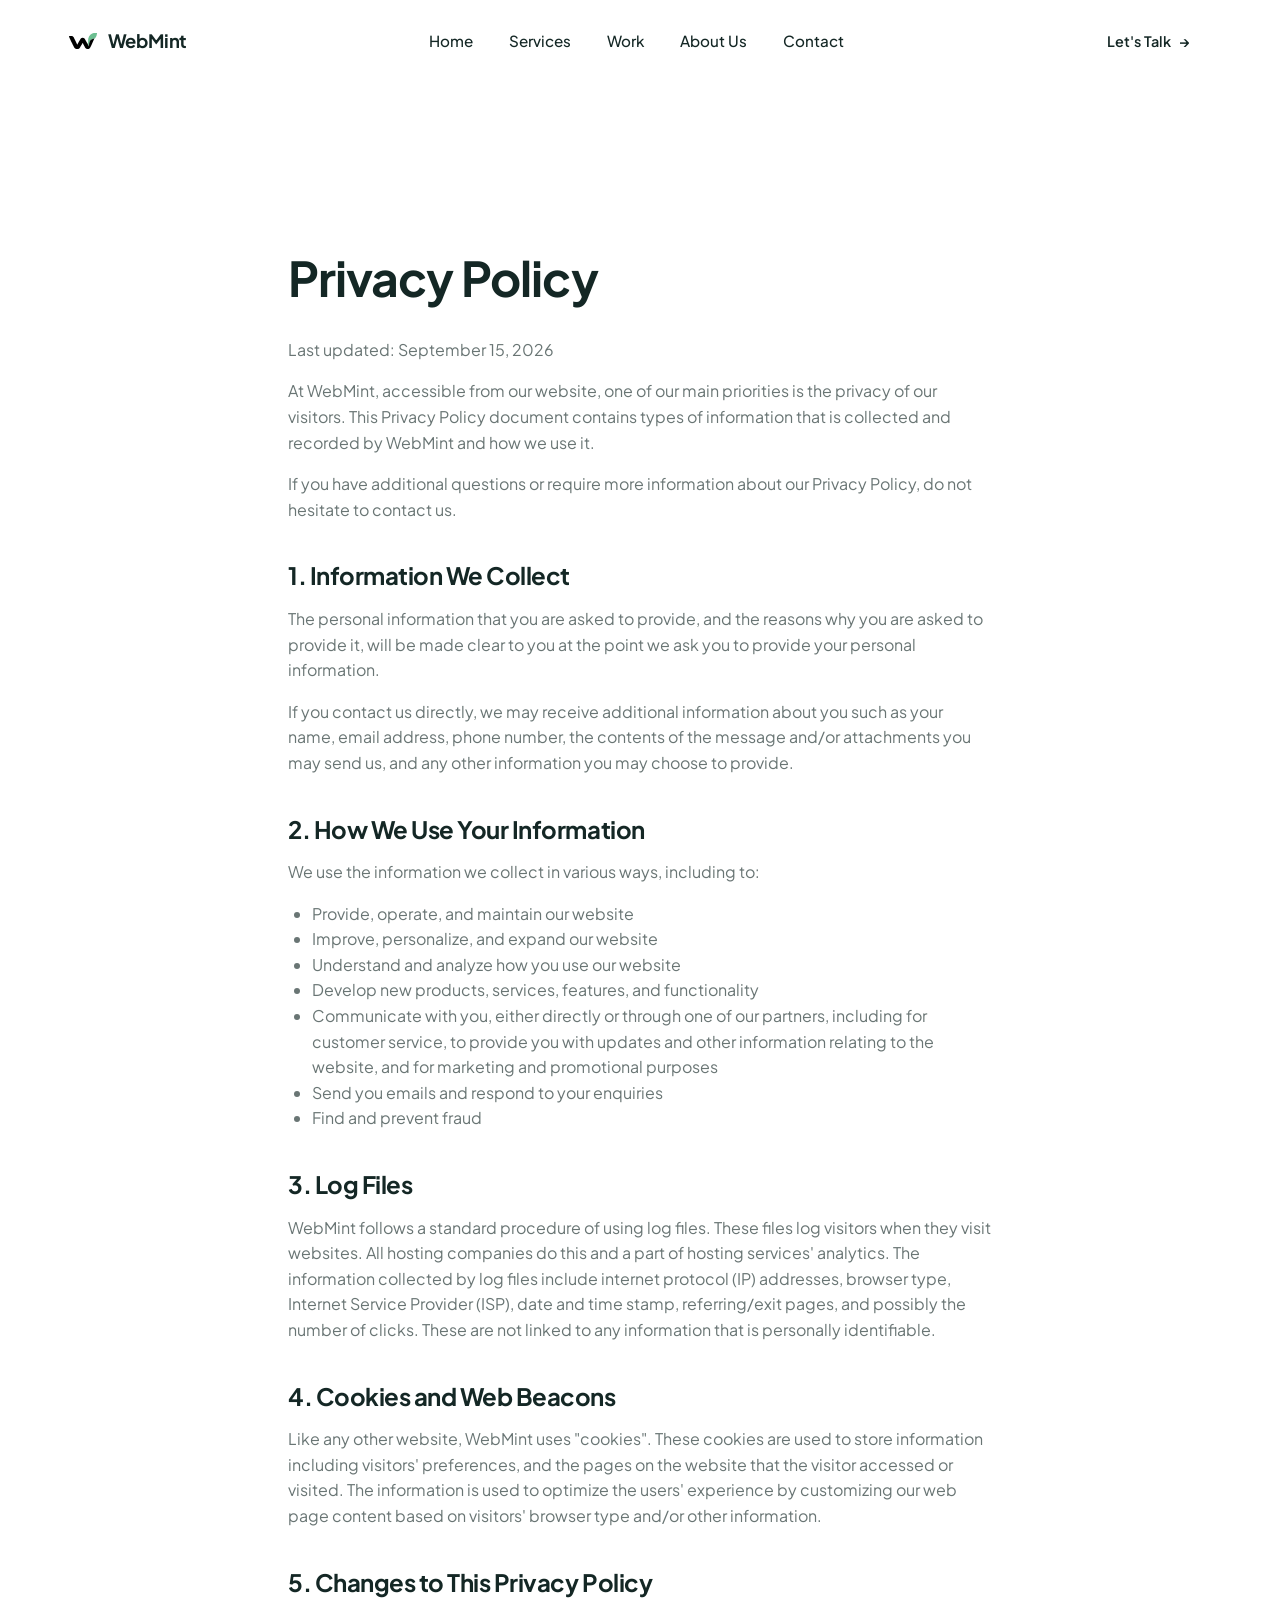
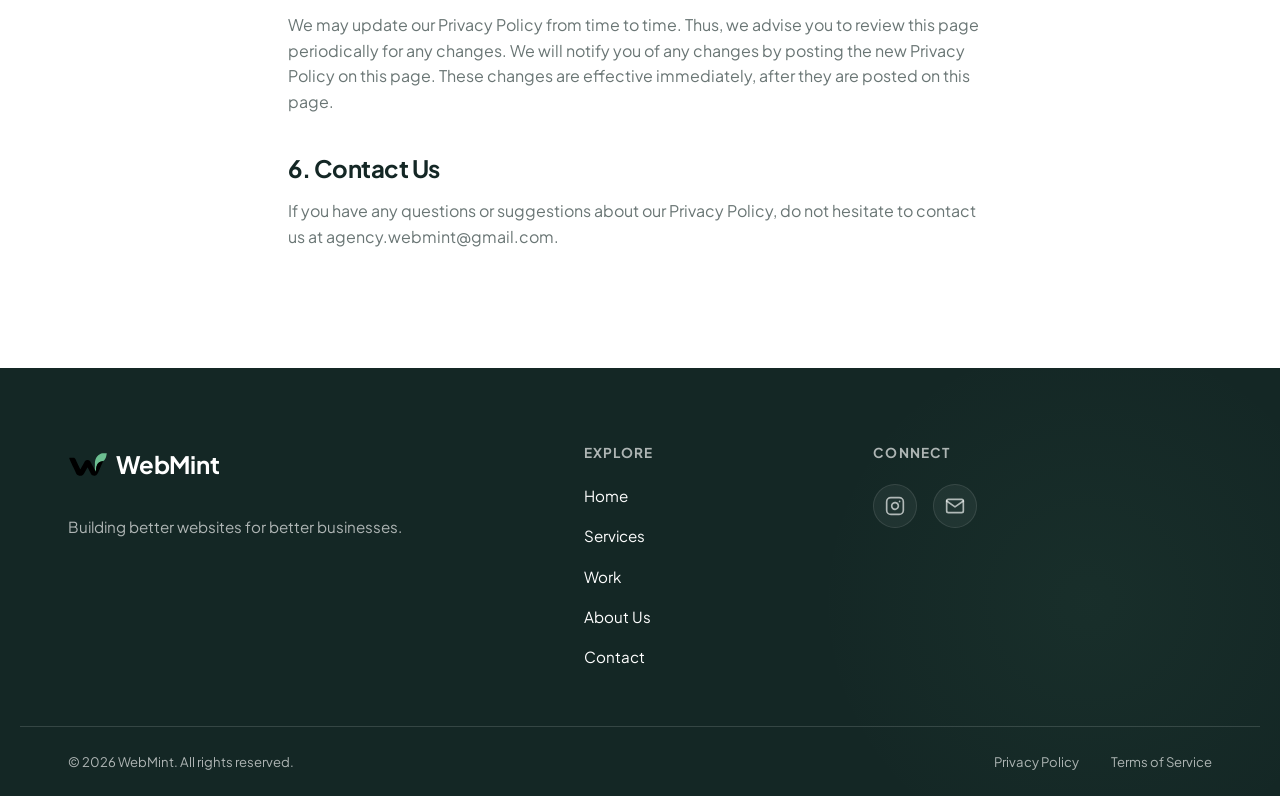
==== privacy-policy.html @ cb0f0550 "Initial commit" ====
<!DOCTYPE html>
<html lang="en">
<head>
  <meta charset="UTF-8">
  <meta name="viewport" content="width=device-width, initial-scale=1.0">
  <title>Privacy Policy — WebMint</title>
  <meta name="description" content="Privacy Policy for WebMint">

  <link rel="icon" type="image/svg+xml" href="Assets/webmint-icon.svg">
  <meta name="theme-color" content="#142725">

  <link rel="preconnect" href="https://fonts.googleapis.com">
  <link rel="preconnect" href="https://fonts.gstatic.com" crossorigin>
  <link href="https://fonts.googleapis.com/css2?family=Plus+Jakarta+Sans:ital,wght@0,400;0,500;0,600;0,700;0,800;1,500&display=swap" rel="stylesheet">

  <link rel="stylesheet" href="styles.css">
  <style>
    .legal-content {
      padding-block: var(--section-pad);
      max-width: 800px;
      margin: 0 auto;
    }
    .legal-content h1 {
      font-size: clamp(2rem, 5vw, 3rem);
      margin-bottom: 2rem;
      margin-top: 4rem;
    }
    .legal-content h2 {
      font-size: 1.5rem;
      margin-top: 2.5rem;
      margin-bottom: 1rem;
    }
    .legal-content p, .legal-content ul {
      margin-bottom: 1rem;
      color: var(--text-secondary);
    }
    .legal-content ul {
      padding-left: 1.5rem;
      list-style-type: disc;
    }
  </style>
</head>
<body>

  <!-- ============ NAVIGATION ============ -->
  <header class="nav" id="siteNav">
    <div class="nav__inner container">
      <a href="index.html" class="nav__brand" aria-label="WebMint — home">
        <span class="nav__mark" aria-hidden="true">
          <img src="Assets/webmint-icon.svg" alt="WebMint Logo" style="width: 100%; height: 100%; object-fit: contain;">
        </span>
        <span class="nav__wordmark">WebMint</span>
      </a>

      <nav class="nav__links" aria-label="Primary">
        <a href="index.html#top">Home</a>
        <a href="index.html#services">Services</a>
        <a href="index.html#work">Work</a>
        <a href="index.html#about-us">About Us</a>
        <a href="index.html#contact">Contact</a>
      </nav>

      <a href="https://wa.me/917001810517" target="_blank" rel="noopener noreferrer" class="btn btn--nav">Let's Talk <span aria-hidden="true">→</span></a>

      <button class="nav__toggle" id="navToggle" aria-label="Open menu" aria-expanded="false" aria-controls="mobileMenu">
        <span></span><span></span><span></span>
      </button>
    </div>
  </header>

  <main id="main">
    <div class="container legal-content">
      <h1>Privacy Policy</h1>
      <p>Last updated: September 15, 2026</p>
      
      <p>At WebMint, accessible from our website, one of our main priorities is the privacy of our visitors. This Privacy Policy document contains types of information that is collected and recorded by WebMint and how we use it.</p>
      <p>If you have additional questions or require more information about our Privacy Policy, do not hesitate to contact us.</p>
      
      <h2>1. Information We Collect</h2>
      <p>The personal information that you are asked to provide, and the reasons why you are asked to provide it, will be made clear to you at the point we ask you to provide your personal information.</p>
      <p>If you contact us directly, we may receive additional information about you such as your name, email address, phone number, the contents of the message and/or attachments you may send us, and any other information you may choose to provide.</p>
      
      <h2>2. How We Use Your Information</h2>
      <p>We use the information we collect in various ways, including to:</p>
      <ul>
        <li>Provide, operate, and maintain our website</li>
        <li>Improve, personalize, and expand our website</li>
        <li>Understand and analyze how you use our website</li>
        <li>Develop new products, services, features, and functionality</li>
        <li>Communicate with you, either directly or through one of our partners, including for customer service, to provide you with updates and other information relating to the website, and for marketing and promotional purposes</li>
        <li>Send you emails and respond to your enquiries</li>
        <li>Find and prevent fraud</li>
      </ul>
      
      <h2>3. Log Files</h2>
      <p>WebMint follows a standard procedure of using log files. These files log visitors when they visit websites. All hosting companies do this and a part of hosting services' analytics. The information collected by log files include internet protocol (IP) addresses, browser type, Internet Service Provider (ISP), date and time stamp, referring/exit pages, and possibly the number of clicks. These are not linked to any information that is personally identifiable.</p>
      
      <h2>4. Cookies and Web Beacons</h2>
      <p>Like any other website, WebMint uses "cookies". These cookies are used to store information including visitors' preferences, and the pages on the website that the visitor accessed or visited. The information is used to optimize the users' experience by customizing our web page content based on visitors' browser type and/or other information.</p>
      
      <h2>5. Changes to This Privacy Policy</h2>
      <p>We may update our Privacy Policy from time to time. Thus, we advise you to review this page periodically for any changes. We will notify you of any changes by posting the new Privacy Policy on this page. These changes are effective immediately, after they are posted on this page.</p>
      
      <h2>6. Contact Us</h2>
      <p>If you have any questions or suggestions about our Privacy Policy, do not hesitate to contact us at agency.webmint@gmail.com.</p>
    </div>
  </main>

  <!-- ============ FOOTER ============ -->
  <footer class="footer">
    <div class="footer__glow" aria-hidden="true"></div>
    <div class="container footer__inner">
      <div class="footer__brand">
        <a href="index.html#top" class="nav__brand" aria-label="WebMint — home" style="align-items: center; gap: 0.5rem;">
          <span class="nav__mark nav__mark--footer" aria-hidden="true" style="width: 40px; height: 40px; display: inline-flex;">
            <img src="Assets/webmint-icon.svg" alt="WebMint Logo" style="width: 100%; height: 100%; object-fit: contain;">
          </span>
          <span class="nav__wordmark nav__wordmark--footer" style="font-size: 1.5rem;">WebMint</span>
        </a>
        <p class="footer__tagline" style="margin-top: 1.5rem;">Building better websites for better businesses.</p>
      </div>

      <div class="footer__links-group">
        <h4 class="footer__heading">Explore</h4>
        <nav class="footer__nav" aria-label="Footer">
          <a href="index.html#top">Home</a>
          <a href="index.html#services">Services</a>
          <a href="index.html#work">Work</a>
          <a href="index.html#about-us">About Us</a>
          <a href="index.html#contact">Contact</a>
        </nav>
      </div>

      <div class="footer__social-group">
        <h4 class="footer__heading">Connect</h4>
        <ul class="footer__social">
          <li><a href="https://www.instagram.com/webmint.agency/?utm_source=ig_web_button_share_sheet" target="_blank" rel="noopener" aria-label="Instagram">
            <svg xmlns="http://www.w3.org/2000/svg" width="20" height="20" viewBox="0 0 24 24" fill="none" stroke="currentColor" stroke-width="2" stroke-linecap="round" stroke-linejoin="round" class="footer__social-icon"><rect x="2" y="2" width="20" height="20" rx="5" ry="5"></rect><path d="M16 11.37A4 4 0 1 1 12.63 8 4 4 0 0 1 16 11.37z"></path><line x1="17.5" y1="6.5" x2="17.51" y2="6.5"></line></svg>
          </a></li>
          <li><a href="mailto:agency.webmint@gmail.com" aria-label="Email">
            <svg xmlns="http://www.w3.org/2000/svg" width="20" height="20" viewBox="0 0 24 24" fill="none" stroke="currentColor" stroke-width="2" stroke-linecap="round" stroke-linejoin="round" class="footer__social-icon"><path d="M4 4h16c1.1 0 2 .9 2 2v12c0 1.1-.9 2-2 2H4c-1.1 0-2-.9-2-2V6c0-1.1.9-2 2-2z"></path><polyline points="22,6 12,13 2,6"></polyline></svg>
          </a></li>
        </ul>
      </div>
    </div>
    <div class="container footer__bottom">
      <p>© 2026 WebMint. All rights reserved.</p>
      <div class="footer__legal">
        <a href="privacy-policy.html">Privacy Policy</a>
        <a href="terms-of-service.html">Terms of Service</a>
      </div>
    </div>
  </footer>

  <script src="script.js"></script>
</body>
</html>
---- styles.css ----
/* ==========================================================================
   WebMint — Stylesheet
   Design system: charcoal + mint accent, editorial layout, restrained motion.
   ========================================================================== */

/* ---------- Design tokens ---------- */
:root {
  /* Brand colour system */
  --color-dark: #142725;
  --color-dark-2: #1A2928;
  --color-mint: #6CBF91;
  --color-mint-light: #F1F7F3;
  /* Deeper mint reserved for text on light backgrounds — the base
     --color-mint doesn't meet WCAG AA contrast as text on white. */
  --color-mint-deep: #2F7D57;
  --color-white: #FFFFFF;
  --color-grey: #E3E5E4;

  /* Semantic colour roles */
  --text-primary: var(--color-dark);
  --text-secondary: rgba(20, 39, 37, 0.64);
  --text-on-dark: #FFFFFF;
  --text-on-dark-secondary: rgba(255, 255, 255, 0.66);
  --bg-page: var(--color-white);
  --bg-alt: var(--color-mint-light);
  --bg-dark: var(--color-dark);
  --border-light: var(--color-grey);
  --border-on-dark: rgba(255, 255, 255, 0.14);

  /* Type */
  --font-base: "Plus Jakarta Sans", -apple-system, BlinkMacSystemFont, "Segoe UI", sans-serif;

  /* Layout */
  --container-w: 1240px;
  --container-pad: clamp(1.25rem, 4vw, 3rem);
  --section-pad: clamp(4.5rem, 8vw, 8rem);

  /* Radius + shadow — used sparingly */
  --radius-sm: 8px;
  --radius-md: 14px;
  --radius-lg: 24px;
  --shadow-soft: 0 20px 60px -30px rgba(20, 39, 37, 0.35);

  /* Motion */
  --ease: cubic-bezier(0.22, 1, 0.36, 1);
  --dur-fast: 0.2s;
  --dur-med: 0.5s;
}

/* ---------- Reset ---------- */
*, *::before, *::after { box-sizing: border-box; }
* { margin: 0; padding: 0; }

html {
  scroll-behavior: smooth;
  -webkit-text-size-adjust: 100%;
}

body {
  font-family: var(--font-base);
  color: var(--text-primary);
  background: var(--bg-page);
  line-height: 1.6;
  font-size: 16px;
  -webkit-font-smoothing: antialiased;
  -moz-osx-font-smoothing: grayscale;
  overflow-x: hidden;
}

img, svg { display: block; max-width: 100%; }
a { color: inherit; text-decoration: none; }
ul, ol { list-style: none; }
button, input, select, textarea { font: inherit; color: inherit; background: none; border: none; }
button { cursor: pointer; }
h1, h2, h3, h4 { font-weight: 700; line-height: 1.15; letter-spacing: -0.02em; }

@media (prefers-reduced-motion: reduce) {
  html { scroll-behavior: auto; }
  *, *::before, *::after {
    animation-duration: 0.01ms !important;
    animation-iteration-count: 1 !important;
    transition-duration: 0.01ms !important;
    scroll-behavior: auto !important;
  }
}

/* Visible focus states everywhere */
a:focus-visible,
button:focus-visible,
input:focus-visible,
select:focus-visible,
textarea:focus-visible {
  outline: 2px solid var(--color-mint);
  outline-offset: 3px;
  border-radius: 4px;
}

.skip-link {
  position: absolute;
  left: -9999px;
  top: 0;
  background: var(--color-dark);
  color: #fff;
  padding: 0.75rem 1.25rem;
  z-index: 999;
  border-radius: 0 0 8px 0;
}
.skip-link:focus {
  left: 0;
}

/* ---------- Layout helpers ---------- */
.container {
  max-width: var(--container-w);
  margin-inline: auto;
  padding-inline: var(--container-pad);
}

.section-head {
  max-width: 640px;
  margin-bottom: clamp(2.5rem, 5vw, 4rem);
}

.section-head__title {
  font-size: clamp(2rem, 1.5rem + 2vw, 3rem);
  margin-bottom: 0.9rem;
  text-transform: uppercase;
}

.section-head__desc {
  font-size: 1.0625rem;
  color: var(--text-secondary);
  max-width: 46ch;
}

/* ---------- Buttons ---------- */
.btn {
  display: inline-flex;
  align-items: center;
  justify-content: center;
  gap: 0.5rem;
  font-weight: 600;
  font-size: 0.95rem;
  padding: 0.9rem 1.6rem;
  border-radius: var(--radius-sm);
  white-space: nowrap;
  transition: transform var(--dur-fast) var(--ease), background var(--dur-fast) var(--ease), color var(--dur-fast) var(--ease), border-color var(--dur-fast) var(--ease);
}

.btn span { transition: transform var(--dur-fast) var(--ease); }
.btn:hover span { transform: translateX(3px); }

.btn--primary {
  background: var(--color-dark);
  color: #fff;
}
.btn--primary:hover { background: var(--color-mint); color: var(--color-dark); }

.btn--secondary {
  border: 1px solid var(--border-light);
  color: var(--text-primary);
}
.btn--secondary:hover { border-color: var(--color-dark); }

.btn--nav {
  padding: 0.7rem 1.35rem;
  font-size: 0.9rem;
}

.btn--block { width: 100%; }

/* ==========================================================================
   NAVIGATION
   ========================================================================== */
.nav {
  position: sticky;
  top: 0;
  z-index: 100;
  background: rgba(255, 255, 255, 0);
  border-bottom: 1px solid transparent;
  transition: background var(--dur-fast) var(--ease), border-color var(--dur-fast) var(--ease), box-shadow var(--dur-fast) var(--ease);
}

.nav.is-scrolled {
  background: rgba(255, 255, 255, 0.85);
  backdrop-filter: blur(14px);
  -webkit-backdrop-filter: blur(14px);
  border-bottom-color: var(--border-light);
  box-shadow: 0 8px 30px -20px rgba(20, 39, 37, 0.25);
}

.nav__inner {
  display: flex;
  align-items: center;
  justify-content: space-between;
  gap: 1.5rem;
  padding-block: 1.15rem;
}

.nav__brand {
  display: inline-flex;
  align-items: center;
  gap: 0.6rem;
  flex-shrink: 0;
}

.nav__mark {
  width: 30px;
  height: 30px;
  color: var(--color-dark);
}
.nav__mark--footer { color: #fff; }

.nav__wordmark {
  font-weight: 700;
  font-size: 1.15rem;
  letter-spacing: -0.01em;
  color: var(--color-dark);
}
.nav__wordmark--footer { color: #fff; }

.nav__links {
  display: flex;
  align-items: center;
  gap: 2.25rem;
  margin-inline: auto;
  font-size: 0.95rem;
  font-weight: 500;
}

.nav__links a {
  position: relative;
  padding-block: 0.25rem;
}
.nav__links a::after {
  content: "";
  position: absolute;
  left: 0; right: 100%;
  bottom: 0;
  height: 1px;
  background: var(--color-mint);
  transition: right var(--dur-fast) var(--ease);
}
.nav__links a:hover::after { right: 0; }

.nav__toggle {
  display: none;
  flex-direction: column;
  justify-content: center;
  gap: 5px;
  width: 34px;
  height: 34px;
}
.nav__toggle span {
  display: block;
  width: 100%;
  height: 2px;
  background: var(--color-dark);
  border-radius: 2px;
  transition: transform var(--dur-fast) var(--ease), opacity var(--dur-fast) var(--ease);
}
.nav__toggle[aria-expanded="true"] span:nth-child(1) { transform: translateY(7px) rotate(45deg); }
.nav__toggle[aria-expanded="true"] span:nth-child(2) { opacity: 0; }
.nav__toggle[aria-expanded="true"] span:nth-child(3) { transform: translateY(-7px) rotate(-45deg); }

.mobile-menu {
  display: none;
  position: fixed;
  inset: 0;
  top: 0;
  background: var(--color-white);
  padding: 6.5rem 1.5rem 2.5rem;
  flex-direction: column;
  justify-content: space-between;
  z-index: 90;
  transform: translateY(-8px);
  opacity: 0;
  pointer-events: none;
  transition: opacity var(--dur-med) var(--ease), transform var(--dur-med) var(--ease);
}
.mobile-menu[data-state="open"] {
  opacity: 1;
  transform: translateY(0);
  pointer-events: auto;
}
.mobile-menu nav {
  display: flex;
  flex-direction: column;
  gap: 1.75rem;
}
.mobile-menu nav a {
  font-size: 1.75rem;
  font-weight: 600;
  letter-spacing: -0.02em;
}

/* ==========================================================================
   HERO
   ========================================================================== */
.hero {
  position: relative;
  padding-top: clamp(3rem, 7vw, 6rem);
  padding-bottom: clamp(4rem, 8vw, 7rem);
  overflow: hidden;
}

.hero__bg {
  position: absolute;
  inset: 0;
  background:
    radial-gradient(680px 420px at 82% 18%, rgba(108, 191, 145, 0.16), transparent 65%),
    radial-gradient(500px 400px at 0% 90%, rgba(108, 191, 145, 0.08), transparent 60%);
  pointer-events: none;
  z-index: -1;
}

.hero__inner {
  display: grid;
  grid-template-columns: minmax(0, 0.92fr) minmax(0, 1.08fr);
  align-items: center;
  gap: clamp(2.5rem, 5vw, 4rem);
}

.hero__kicker {
  font-size: 0.9rem;
  font-weight: 600;
  color: var(--color-mint-deep);
  margin-bottom: 1.25rem;
  padding-left: 1.1rem;
  position: relative;
}
.hero__kicker::before {
  content: "";
  position: absolute;
  left: 0; top: 50%;
  translate: 0 -50%;
  width: 6px; height: 6px;
  background: var(--color-mint);
  border-radius: 50%;
}

.hero__title {
  font-size: clamp(2.6rem, 1.9rem + 3vw, 4.1rem);
  letter-spacing: -0.03em;
  color: var(--color-dark);
  margin-bottom: 1.5rem;
  text-wrap: balance;
}
.hero__title-accent { color: var(--color-mint-deep); }

.hero__desc {
  font-size: 1.125rem;
  color: var(--text-secondary);
  max-width: 46ch;
  margin-bottom: 2.25rem;
}

.hero__actions {
  display: flex;
  flex-wrap: wrap;
  gap: 1rem;
}

/* --- Hero visual: browser + phone mockup composition --- */
.hero__visual {
  position: relative;
  min-height: 420px;
}

.hero__glow {
  position: absolute;
  width: 420px; height: 420px;
  right: -60px; top: -40px;
  background: radial-gradient(circle, rgba(108,191,145,0.35) 0%, rgba(108,191,145,0) 70%);
  filter: blur(10px);
  z-index: 0;
}

.browser-mock {
  position: relative;
  background: #fff;
  border: 1px solid var(--border-light);
  border-radius: var(--radius-md);
  box-shadow: var(--shadow-soft);
  overflow: hidden;
  z-index: 1;
  animation: floatSlow 7s ease-in-out infinite;
}

.browser-mock__bar {
  display: flex;
  align-items: center;
  gap: 0.4rem;
  padding: 0.7rem 0.9rem;
  border-bottom: 1px solid var(--border-light);
  background: var(--color-mint-light);
}
.browser-mock__dot {
  width: 7px; height: 7px;
  border-radius: 50%;
  background: var(--border-light);
}
.browser-mock__url {
  margin-left: 0.75rem;
  font-size: 0.7rem;
  color: var(--text-secondary);
  background: #fff;
  border: 1px solid var(--border-light);
  border-radius: 5px;
  padding: 0.2rem 0.7rem;
}

.browser-mock__body { padding: 1.4rem; }

.browser-mock__nav {
  display: flex;
  align-items: center;
  gap: 0.6rem;
  margin-bottom: 1.5rem;
}
.browser-mock__logo {
  width: 16px; height: 16px;
  border-radius: 4px;
  background: var(--color-mint);
}
.browser-mock__navline {
  width: 34px; height: 6px;
  border-radius: 3px;
  background: var(--color-grey);
}
.browser-mock__navpill {
  margin-left: auto;
  width: 52px; height: 16px;
  border-radius: 20px;
  background: var(--color-dark);
}

.browser-mock__hero { margin-bottom: 1.4rem; }
.browser-mock__line {
  display: block;
  height: 11px;
  border-radius: 3px;
  background: var(--color-dark);
  margin-bottom: 0.55rem;
}
.browser-mock__line--lg { width: 78%; height: 15px; }
.browser-mock__line--sm { width: 52%; }
.browser-mock__line--body {
  background: var(--color-grey);
  width: 60%;
  height: 8px;
  margin-top: 0.3rem;
  margin-bottom: 1rem;
}
.browser-mock__cta {
  display: block;
  width: 96px; height: 26px;
  border-radius: 6px;
  background: var(--color-mint);
}

.browser-mock__grid {
  display: grid;
  grid-template-columns: repeat(3, 1fr);
  gap: 0.6rem;
}
.browser-mock__card {
  height: 54px;
  border-radius: 7px;
  background: var(--color-mint-light);
  border: 1px solid var(--border-light);
}

.phone-mock {
  position: absolute;
  right: -6%;
  bottom: -8%;
  width: 150px;
  background: var(--color-dark);
  border-radius: 22px;
  padding: 10px 8px;
  box-shadow: var(--shadow-soft);
  z-index: 2;
  animation: floatSlow 8s ease-in-out 1.5s infinite;
}
.phone-mock__notch {
  width: 44px; height: 5px;
  background: rgba(255,255,255,0.25);
  border-radius: 4px;
  margin: 0 auto 8px;
}
.phone-mock__body {
  background: #fff;
  border-radius: 14px;
  padding: 0.9rem 0.7rem;
  min-height: 190px;
}
.phone-mock__line {
  display: block;
  height: 8px;
  width: 70%;
  border-radius: 3px;
  background: var(--color-grey);
  margin-bottom: 0.5rem;
}
.phone-mock__line--lg {
  width: 85%;
  height: 11px;
  background: var(--color-dark);
  margin-bottom: 0.7rem;
}
.phone-mock__block {
  display: block;
  height: 46px;
  border-radius: 8px;
  background: var(--color-mint-light);
  border: 1px solid var(--border-light);
  margin-top: 0.7rem;
}
.phone-mock__block--sm { height: 26px; background: var(--color-mint); border: none; }

.hero__badge {
  position: absolute;
  left: -8%;
  bottom: 6%;
  display: flex;
  align-items: center;
  gap: 0.5rem;
  background: #fff;
  border: 1px solid var(--border-light);
  border-radius: 40px;
  padding: 0.6rem 1rem 0.6rem 0.8rem;
  font-size: 0.78rem;
  font-weight: 600;
  box-shadow: var(--shadow-soft);
  z-index: 2;
  animation: floatSlow 6s ease-in-out 3s infinite;
}
.hero__badge-dot {
  width: 7px; height: 7px;
  border-radius: 50%;
  background: var(--color-mint);
  box-shadow: 0 0 0 3px rgba(108,191,145,0.25);
}

@keyframes floatSlow {
  0%, 100% { transform: translateY(0); }
  50% { transform: translateY(-10px); }
}

/* ==========================================================================
   SERVICES (dark section)
   ========================================================================== */
.services {
  background: var(--bg-dark);
  color: #fff;
  padding-block: var(--section-pad);
}
.services .section-head__title { color: #fff; }
.services .section-head__desc { color: var(--text-on-dark-secondary); }

.service-list {
  display: grid;
  grid-template-columns: 1fr 1fr;
  border-top: 1px solid var(--border-on-dark);
}

.service-item {
  display: flex;
  align-items: center;
  gap: 1.25rem;
  padding: 2rem 1.5rem 2rem 0;
  border-bottom: 1px solid var(--border-on-dark);
  transition: padding-left var(--dur-med) var(--ease);
}
.service-item:nth-child(odd) { border-right: 1px solid var(--border-on-dark); padding-right: 1.75rem; }
.service-item:nth-child(even) { padding-left: 1.75rem; }

.service-item:hover { padding-left: 0.5rem; }
.service-item:nth-child(even):hover { padding-left: 2.25rem; }

.service-item__num {
  font-size: 0.85rem;
  color: var(--color-mint);
  font-weight: 600;
  flex-shrink: 0;
  width: 28px;
}

.service-item__body { flex: 1; }
.service-item__body h3 {
  font-size: 1.2rem;
  margin-bottom: 0.4rem;
}
.service-item__body p {
  color: var(--text-on-dark-secondary);
  font-size: 0.95rem;
  max-width: 34ch;
}

.service-item__arrow {
  font-size: 1.1rem;
  color: var(--color-mint);
  opacity: 0;
  transform: translateX(-6px);
  transition: opacity var(--dur-fast) var(--ease), transform var(--dur-fast) var(--ease);
}
.service-item:hover .service-item__arrow { opacity: 1; transform: translateX(0); }

/* ==========================================================================
   SELECTED WORK
   ========================================================================== */
.work {
  padding-block: var(--section-pad);
}

.work-list {
  display: flex;
  flex-direction: column;
  gap: clamp(3.5rem, 7vw, 6rem);
}

.work-item {
  display: grid;
  grid-template-columns: 1.35fr 1fr;
  gap: clamp(2rem, 4vw, 3.5rem);
  align-items: center;
}
.work-item--reverse { grid-template-columns: 1fr 1.35fr; }
.work-item--reverse .work-item__visual { order: 2; }
.work-item--reverse .work-item__info { order: 1; }

.work-item__visual {
  position: relative;
  display: block;
  border-radius: var(--radius-lg);
  overflow: hidden;
  border: 1px solid var(--border-light);
  aspect-ratio: 4 / 3;
  transition: transform var(--dur-med) var(--ease), box-shadow var(--dur-med) var(--ease);
}
.work-item__visual:hover {
  transform: translateY(-6px);
  box-shadow: var(--shadow-soft);
}
.work-item__visual:hover .site-mock { transform: scale(1.03); }

.mockup-tag {
  position: absolute;
  top: 1rem; left: 1rem;
  z-index: 3;
  background: rgba(20, 39, 37, 0.85);
  color: #fff;
  font-size: 0.72rem;
  font-weight: 600;
  padding: 0.4rem 0.75rem;
  border-radius: 20px;
  backdrop-filter: blur(6px);
}

.site-mock {
  width: 100%;
  height: 100%;
  padding: clamp(1.1rem, 3vw, 1.9rem);
  display: flex;
  flex-direction: column;
  transition: transform var(--dur-med) var(--ease);
}

.site-mock--finflare { background: linear-gradient(160deg, #0F211F 0%, #16302C 100%); }
.site-mock--lumiere { background: linear-gradient(160deg, #F3EFE9 0%, #E7E0D6 100%); }
.site-mock--orbit { background: linear-gradient(160deg, #142725 0%, #234840 100%); }
.site-mock--terra { background: linear-gradient(160deg, #EFF3EA 0%, #DCE4D4 100%); }

.site-mock__top {
  display: flex;
  align-items: center;
  gap: 0.5rem;
  margin-bottom: clamp(1.2rem, 3vw, 2.2rem);
}
.site-mock__logo { width: 14px; height: 14px; border-radius: 4px; background: var(--color-mint); }
.site-mock__navline { width: 28px; height: 5px; border-radius: 3px; background: rgba(255,255,255,0.35); }
.site-mock--lumiere .site-mock__navline,
.site-mock--terra .site-mock__navline { background: rgba(20,39,37,0.3); }
.site-mock__pill { margin-left: auto; width: 44px; height: 14px; border-radius: 20px; background: var(--color-mint); }

.site-mock__hero { flex: 1; display: flex; flex-direction: column; justify-content: center; gap: 0.6rem; }
.site-mock__hero--center { align-items: center; text-align: center; }
.site-mock__eyebrow { width: 60px; height: 6px; border-radius: 3px; background: var(--color-mint); margin-bottom: 0.3rem; }
.site-mock__headline { display: block; width: 82%; height: 16px; border-radius: 4px; background: rgba(255,255,255,0.9); }
.site-mock__headline--short { width: 55%; }
.site-mock--lumiere .site-mock__headline,
.site-mock--terra .site-mock__headline { background: rgba(20,39,37,0.75); }
.site-mock__btn { margin-top: 0.6rem; width: 90px; height: 22px; border-radius: 6px; background: var(--color-mint); }

.site-mock__panel { display: flex; align-items: flex-end; }
.site-mock__chart {
  width: 100%; height: 60px;
  border-radius: 8px;
  background:
    linear-gradient(90deg, rgba(108,191,145,0.5) 0%, rgba(108,191,145,0.15) 100%);
  border: 1px solid rgba(255,255,255,0.15);
}

.site-mock__split { display: grid; grid-template-columns: 1fr 0.8fr; gap: 1rem; flex: 1; align-items: center; }
.site-mock__split-text { display: flex; flex-direction: column; gap: 0.5rem; }
.site-mock__split-image { height: 100%; min-height: 80px; border-radius: 8px; background: linear-gradient(145deg, #C9B79C, #8C9A78); }

.site-mock__cards { display: grid; grid-template-columns: repeat(3, 1fr); gap: 0.5rem; margin-top: auto; }
.site-mock__cards span { height: 34px; border-radius: 7px; background: rgba(255,255,255,0.12); }

.site-mock__shop { flex: 1; display: grid; grid-template-columns: repeat(3, 1fr); gap: 0.6rem; align-content: center; }
.site-mock__product { aspect-ratio: 1; border-radius: 8px; background: rgba(20,39,37,0.12); border: 1px solid rgba(20,39,37,0.15); }
.site-mock__product:nth-child(2) { background: rgba(108,191,145,0.35); }

.work-item__meta {
  font-size: 0.85rem;
  font-weight: 600;
  color: var(--color-mint-deep);
  margin-bottom: 0.75rem;
}

.work-item__title {
  font-size: clamp(1.6rem, 1.3rem + 1vw, 2.1rem);
  margin-bottom: 0.75rem;
}

.work-item__desc {
  color: var(--text-secondary);
  margin-bottom: 1.1rem;
  max-width: 40ch;
}

.work-item__services {
  display: flex;
  flex-wrap: wrap;
  gap: 0.5rem;
  margin-bottom: 1.4rem;
}
.work-item__services span {
  font-size: 0.78rem;
  font-weight: 500;
  border: 1px solid var(--border-light);
  border-radius: 20px;
  padding: 0.3rem 0.75rem;
  color: var(--text-secondary);
}

.work-item__link {
  display: inline-flex;
  align-items: center;
  gap: 0.4rem;
  font-weight: 600;
  font-size: 0.95rem;
  border-bottom: 1px solid var(--color-dark);
  padding-bottom: 0.2rem;
}
.work-item__link span { transition: transform var(--dur-fast) var(--ease); }
.work-item__link:hover span { transform: translateX(4px); }

/* ==========================================================================
   WHY WEBMINT
   ========================================================================== */
.why {
  background: var(--bg-alt);
  padding-block: var(--section-pad);
}

.why__inner {
  display: grid;
  grid-template-columns: 1fr 1fr;
  gap: clamp(2.5rem, 5vw, 5rem);
  align-items: start;
}

.why__title {
  font-size: clamp(1.9rem, 1.4rem + 2vw, 2.75rem);
  margin-bottom: 1.25rem;
  text-transform: uppercase;
}
.why__title span { color: var(--color-mint-deep); }

.why__desc {
  color: var(--text-secondary);
  max-width: 42ch;
  font-size: 1.05rem;
}

.principles {
  display: grid;
  grid-template-columns: 1fr 1fr;
  gap: 2.25rem 2rem;
}

.principle__num {
  display: inline-block;
  font-size: 0.85rem;
  font-weight: 600;
  color: var(--color-mint-deep);
  margin-bottom: 0.6rem;
}
.principle h3 { font-size: 1.1rem; margin-bottom: 0.5rem; }
.principle p { color: var(--text-secondary); font-size: 0.95rem; }

/* ==========================================================================
   PROCESS
   ========================================================================== */
.process { padding-block: var(--section-pad); }

.process-list {
  display: grid;
  grid-template-columns: repeat(5, 1fr);
  gap: 1.5rem;
  position: relative;
  counter-reset: step;
}

.process-list::before {
  content: "";
  position: absolute;
  top: 12px;
  left: 0; right: 0;
  height: 1px;
  background: var(--border-light);
}

.process-list::after {
  content: "";
  position: absolute;
  top: 12px;
  left: 0;
  width: var(--process-progress, 100%);
  height: 1px;
  background: var(--color-mint);
  transition: width 1s var(--ease);
}

.process-step {
  position: relative;
  padding-top: 2.25rem;
}

.process-step::before {
  content: "";
  position: absolute;
  top: 6px;
  left: 0;
  width: 13px; height: 13px;
  border-radius: 50%;
  background: var(--color-mint);
  border: 3px solid var(--bg-page);
  box-shadow: 0 0 0 1px var(--color-mint);
}

.process-step__num {
  display: block;
  font-size: 0.8rem;
  font-weight: 600;
  color: var(--color-mint-deep);
  margin-bottom: 0.6rem;
}
.process-step h3 { font-size: 1.05rem; margin-bottom: 0.4rem; }
.process-step p { color: var(--text-secondary); font-size: 0.9rem; }

/* ==========================================================================
   SOCIAL PROOF
   ========================================================================== */
.proof {
  padding-block: clamp(3.5rem, 6vw, 5.5rem);
  border-top: 1px solid var(--border-light);
  border-bottom: 1px solid var(--border-light);
}

.proof__inner {
  display: flex;
  flex-direction: column;
  gap: 2.5rem;
}

.proof__note {
  color: var(--text-secondary);
  max-width: 56ch;
  font-size: 0.98rem;
}

.proof__stats {
  display: grid;
  grid-template-columns: repeat(4, 1fr);
  gap: 1.5rem;
}
.proof__stats li { display: flex; flex-direction: column; gap: 0.4rem; }
.proof__value {
  font-size: clamp(1.8rem, 1.4rem + 1.5vw, 2.5rem);
  font-weight: 700;
  color: var(--color-mint-deep);
}
.proof__label {
  font-size: 0.85rem;
  color: var(--text-secondary);
}

/* ==========================================================================
   ABOUT US
   ========================================================================== */
.about-us {
  background: var(--bg-page);
}

.team-grid {
  display: grid;
  grid-template-columns: repeat(auto-fit, minmax(min(280px, 100%), 1fr));
  gap: 2rem;
  margin-top: 4rem;
}

.team-member {
  display: flex;
  flex-direction: column;
  align-items: center;
  text-align: center;
  padding: 2.5rem 2rem;
  background: var(--bg-alt);
  border-radius: var(--radius-lg);
  transition: transform var(--dur-med) var(--ease), box-shadow var(--dur-med) var(--ease);
}

.team-member:hover {
  transform: translateY(-8px);
  box-shadow: var(--shadow-soft);
}

.team-member__pic {
  width: 140px;
  height: 140px;
  border-radius: 50%;
  background: var(--color-mint);
  margin-bottom: 1.5rem;
  display: flex;
  align-items: center;
  justify-content: center;
  overflow: hidden;
  box-shadow: inset 0 0 0 4px var(--color-white);
  /* Subdued geometric placeholder pattern */
  background-image: radial-gradient(var(--color-mint-deep) 15%, transparent 15%), radial-gradient(var(--color-mint-deep) 15%, transparent 15%);
  background-size: 20px 20px;
  background-position: 0 0, 10px 10px;
  opacity: 0.9;
}

.team-member__name {
  font-size: 1.5rem;
  margin-bottom: 0.25rem;
  color: var(--text-primary);
}

.team-member__role {
  font-size: 0.95rem;
  color: var(--color-mint-deep);
  font-weight: 600;
  margin-bottom: 1.2rem;
}

.team-member__social {
  display: flex;
  gap: 1rem;
}

.team-member__social a {
  display: flex;
  align-items: center;
  justify-content: center;
  width: 44px;
  height: 44px;
  border-radius: 50%;
  background: var(--color-white);
  color: var(--text-primary);
  transition: background-color var(--dur-fast), color var(--dur-fast), transform var(--dur-fast);
  box-shadow: 0 4px 12px rgba(20, 39, 37, 0.05);
}

.team-member__social a:hover {
  background: var(--color-mint);
  color: var(--color-white);
  transform: translateY(-3px);
  box-shadow: 0 8px 16px rgba(20, 39, 37, 0.1);
}

.team-member__social svg {
  width: 20px;
  height: 20px;
}

/* ==========================================================================
   CONTACT / FINAL CTA
   ========================================================================== */
.contact {
  position: relative;
  background: var(--bg-dark);
  color: #fff;
  padding-block: var(--section-pad);
  overflow: hidden;
}

.contact__w {
  position: absolute;
  font-size: 60rem;
  font-weight: 800;
  line-height: 1;
  color: rgba(255, 255, 255, 0.025);
  right: -8%;
  top: -32%;
  pointer-events: none;
  user-select: none;
  z-index: 0;
}

.contact::before {
  content: "";
  position: absolute;
  width: 560px; height: 560px;
  background: radial-gradient(circle, rgba(108,191,145,0.18) 0%, rgba(108,191,145,0) 70%);
  left: -10%;
  bottom: -20%;
  z-index: 0;
}

.contact__inner {
  position: relative;
  z-index: 1;
  display: grid;
  grid-template-columns: 0.85fr 1.15fr;
  gap: clamp(2.5rem, 5vw, 5rem);
}

.contact__title {
  font-size: clamp(2.1rem, 1.6rem + 2.2vw, 3.1rem);
  margin-bottom: 1rem;
  text-transform: uppercase;
}

.contact__desc {
  color: var(--text-on-dark-secondary);
  font-size: 1.05rem;
  max-width: 38ch;
  margin-bottom: 2.5rem;
}

.contact__direct {
  display: flex;
  flex-direction: column;
  gap: 1.1rem;
  border-top: 1px solid var(--border-on-dark);
  padding-top: 1.5rem;
}
.contact__direct li { display: flex; flex-direction: column; gap: 0.2rem; }
.contact__direct span {
  font-size: 0.78rem;
  text-transform: uppercase;
  letter-spacing: 0.06em;
  color: var(--text-on-dark-secondary);
}
.contact__direct a { font-weight: 600; }
.contact__direct a:hover { color: var(--color-mint); }

/* --- Form --- */
.form {
  background: rgba(255, 255, 255, 0.04);
  border: 1px solid var(--border-on-dark);
  border-radius: var(--radius-lg);
  padding: clamp(1.5rem, 3vw, 2.5rem);
  display: flex;
  flex-direction: column;
  gap: 1.25rem;
}

.form__row {
  display: grid;
  grid-template-columns: 1fr 1fr;
  gap: 1.25rem;
}

.form__group {
  display: flex;
  flex-direction: column;
  gap: 0.5rem;
}

.form__group label {
  font-size: 0.85rem;
  font-weight: 600;
  color: var(--text-on-dark-secondary);
}

.form__group input,
.form__group select,
.form__group textarea {
  background: rgba(255, 255, 255, 0.06);
  border: 1px solid var(--border-on-dark);
  border-radius: var(--radius-sm);
  padding: 0.8rem 0.9rem;
  font-size: 0.95rem;
  color: #fff;
  transition: border-color var(--dur-fast) var(--ease), background var(--dur-fast) var(--ease);
}
.form__group input::placeholder,
.form__group textarea::placeholder { color: rgba(255,255,255,0.35); }

.form__group input:hover,
.form__group select:hover,
.form__group textarea:hover { border-color: rgba(255,255,255,0.3); }

.form__group input:focus,
.form__group select:focus,
.form__group textarea:focus {
  border-color: var(--color-mint);
  background: rgba(255, 255, 255, 0.08);
  outline: none;
}

.form__group select {
  appearance: none;
  background-image: url("data:image/svg+xml,%3Csvg xmlns='http://www.w3.org/2000/svg' viewBox='0 0 20 20' fill='none'%3E%3Cpath d='M5 8l5 5 5-5' stroke='%236CBF91' stroke-width='1.6' stroke-linecap='round' stroke-linejoin='round'/%3E%3C/svg%3E");
  background-repeat: no-repeat;
  background-position: right 0.9rem center;
}
.form__group select option { color: #142725; }

.form__group textarea { resize: vertical; min-height: 100px; }

/* The dark .btn--primary default would disappear against this section's
   own dark background, so the form CTA gets a mint fill instead. */
.form .btn--primary {
  background: var(--color-mint);
  color: var(--color-dark);
}
.form .btn--primary:hover {
  background: #fff;
  color: var(--color-dark);
}

.form__group.has-error input,
.form__group.has-error select,
.form__group.has-error textarea {
  border-color: #E27D6B;
}
.form__error {
  display: block;
  min-height: 1em;
  font-size: 0.78rem;
  color: #E9998A;
}

.form__status {
  font-size: 0.9rem;
  text-align: center;
  min-height: 1.2em;
}
.form__status.is-success { color: var(--color-mint); }
.form__status.is-error { color: #E9998A; }

/* ==========================================================================
   FOOTER
   ========================================================================== */
.footer {
  position: relative;
  background: var(--color-dark);
  color: #fff;
  padding-top: clamp(4rem, 6vw, 5rem);
  overflow: hidden;
}

.footer__glow {
  position: absolute;
  top: -20%;
  right: -10%;
  width: 50vw;
  height: 50vw;
  background: radial-gradient(circle, var(--color-mint) 0%, transparent 60%);
  opacity: 0.05;
  border-radius: 50%;
  pointer-events: none;
}

.footer__inner {
  display: grid;
  grid-template-columns: 2fr 1fr 1.5fr;
  gap: 4rem;
  padding-bottom: 3.5rem;
  border-bottom: 1px solid var(--border-on-dark);
}

.footer__brand {
  max-width: 400px;
}

.footer__tagline {
  margin-top: 1.25rem;
  color: var(--text-on-dark-secondary);
  font-size: 0.95rem;
  line-height: 1.6;
}

.footer__heading {
  font-size: 0.85rem;
  text-transform: uppercase;
  letter-spacing: 0.08em;
  color: var(--text-on-dark-secondary);
  margin-bottom: 1.5rem;
}

.footer__nav {
  display: flex;
  flex-direction: column;
  gap: 1rem;
  font-size: 0.95rem;
}
.footer__nav a {
  transition: color var(--dur-fast);
}
.footer__nav a:hover { color: var(--color-mint); }

.footer__social {
  display: flex;
  flex-wrap: wrap;
  gap: 1rem;
}

.footer__social a {
  display: inline-flex;
  align-items: center;
  justify-content: center;
  width: 44px;
  height: 44px;
  border-radius: 50%;
  background: rgba(255, 255, 255, 0.05);
  border: 1px solid rgba(255, 255, 255, 0.1);
  color: var(--text-on-dark-secondary);
  transition: all var(--dur-fast);
}

.footer__social a:hover {
  background: var(--color-mint);
  border-color: var(--color-mint);
  color: var(--color-dark);
  transform: translateY(-3px);
}

.footer__bottom {
  display: flex;
  align-items: center;
  justify-content: space-between;
  padding-block: 1.5rem;
  font-size: 0.82rem;
  color: var(--text-on-dark-secondary);
}

.footer__legal {
  display: flex;
  gap: 2rem;
}

.footer__legal a {
  transition: color var(--dur-fast);
}

.footer__legal a:hover {
  color: var(--color-mint);
}

.footer__totop {
  width: 38px; height: 38px;
  border: 1px solid var(--border-on-dark);
  border-radius: 50%;
  color: #fff;
  transition: background var(--dur-fast) var(--ease), border-color var(--dur-fast) var(--ease);
}
.footer__totop:hover { background: var(--color-mint); border-color: var(--color-mint); color: var(--color-dark); }

/* ==========================================================================
   SCROLL-REVEAL (progressive enhancement, JS-driven)
   ========================================================================== */
[data-reveal] {
  opacity: 0;
  transform: translateY(18px);
  transition: opacity 0.7s var(--ease), transform 0.7s var(--ease);
}
[data-reveal].is-visible {
  opacity: 1;
  transform: translateY(0);
}

/* ==========================================================================
   RESPONSIVE
   ========================================================================== */

/* Laptop / small desktop */
@media (max-width: 1080px) {
  .hero__inner { grid-template-columns: 1fr; }
  .hero__visual { min-height: 380px; margin-top: 1rem; max-width: 520px; }
  .contact__inner { grid-template-columns: 1fr; }
  .contact__direct { flex-direction: row; gap: 3rem; }
}

/* Tablet */
@media (max-width: 860px) {
  .nav__links { display: none; }
  .btn--nav { display: none; }
  .nav__toggle { display: flex; }
  .mobile-menu { display: flex; }

  .work-item,
  .work-item--reverse {
    grid-template-columns: 1fr;
  }
  .work-item--reverse .work-item__visual,
  .work-item--reverse .work-item__info { order: initial; }

  .why__inner { grid-template-columns: 1fr; }
  .principles { grid-template-columns: 1fr 1fr; }

  .process-list { grid-template-columns: repeat(3, 1fr); row-gap: 2.5rem; }
  .process-list::before, .process-list::after { display: none; }

  .service-list { grid-template-columns: 1fr; }
  .service-item:nth-child(odd) { border-right: none; padding-right: 0; }
  .service-item:nth-child(even) { padding-left: 0; }

  .proof__stats { grid-template-columns: 1fr 1fr; row-gap: 2rem; }

  .footer__inner { grid-template-columns: 1fr 1fr; }
  .footer__brand { grid-column: 1 / -1; }
}

/* Mobile */
@media (max-width: 560px) {
  .hero__visual { min-height: 300px; }
  .browser-mock { transform: scale(0.95); transform-origin: top center; }
  .phone-mock { width: 100px; right: 0; bottom: -2%; }
  .phone-mock__body { min-height: 140px; padding: 0.65rem 0.55rem; }
  .hero__badge { left: 0; bottom: -4%; font-size: 0.7rem; }
  .hero__actions { flex-direction: column; align-items: stretch; }

  .work-item__visual { aspect-ratio: 4 / 3.3; }

  .principles { grid-template-columns: 1fr; }
  .process-list { grid-template-columns: 1fr; }

  .form__row { grid-template-columns: 1fr; }
  .contact__direct { flex-direction: column; gap: 1.1rem; }

  .proof__stats { grid-template-columns: 1fr; }

  .footer__inner { grid-template-columns: 1fr; }
  .footer__bottom { flex-direction: column; gap: 1rem; text-align: center; }
}
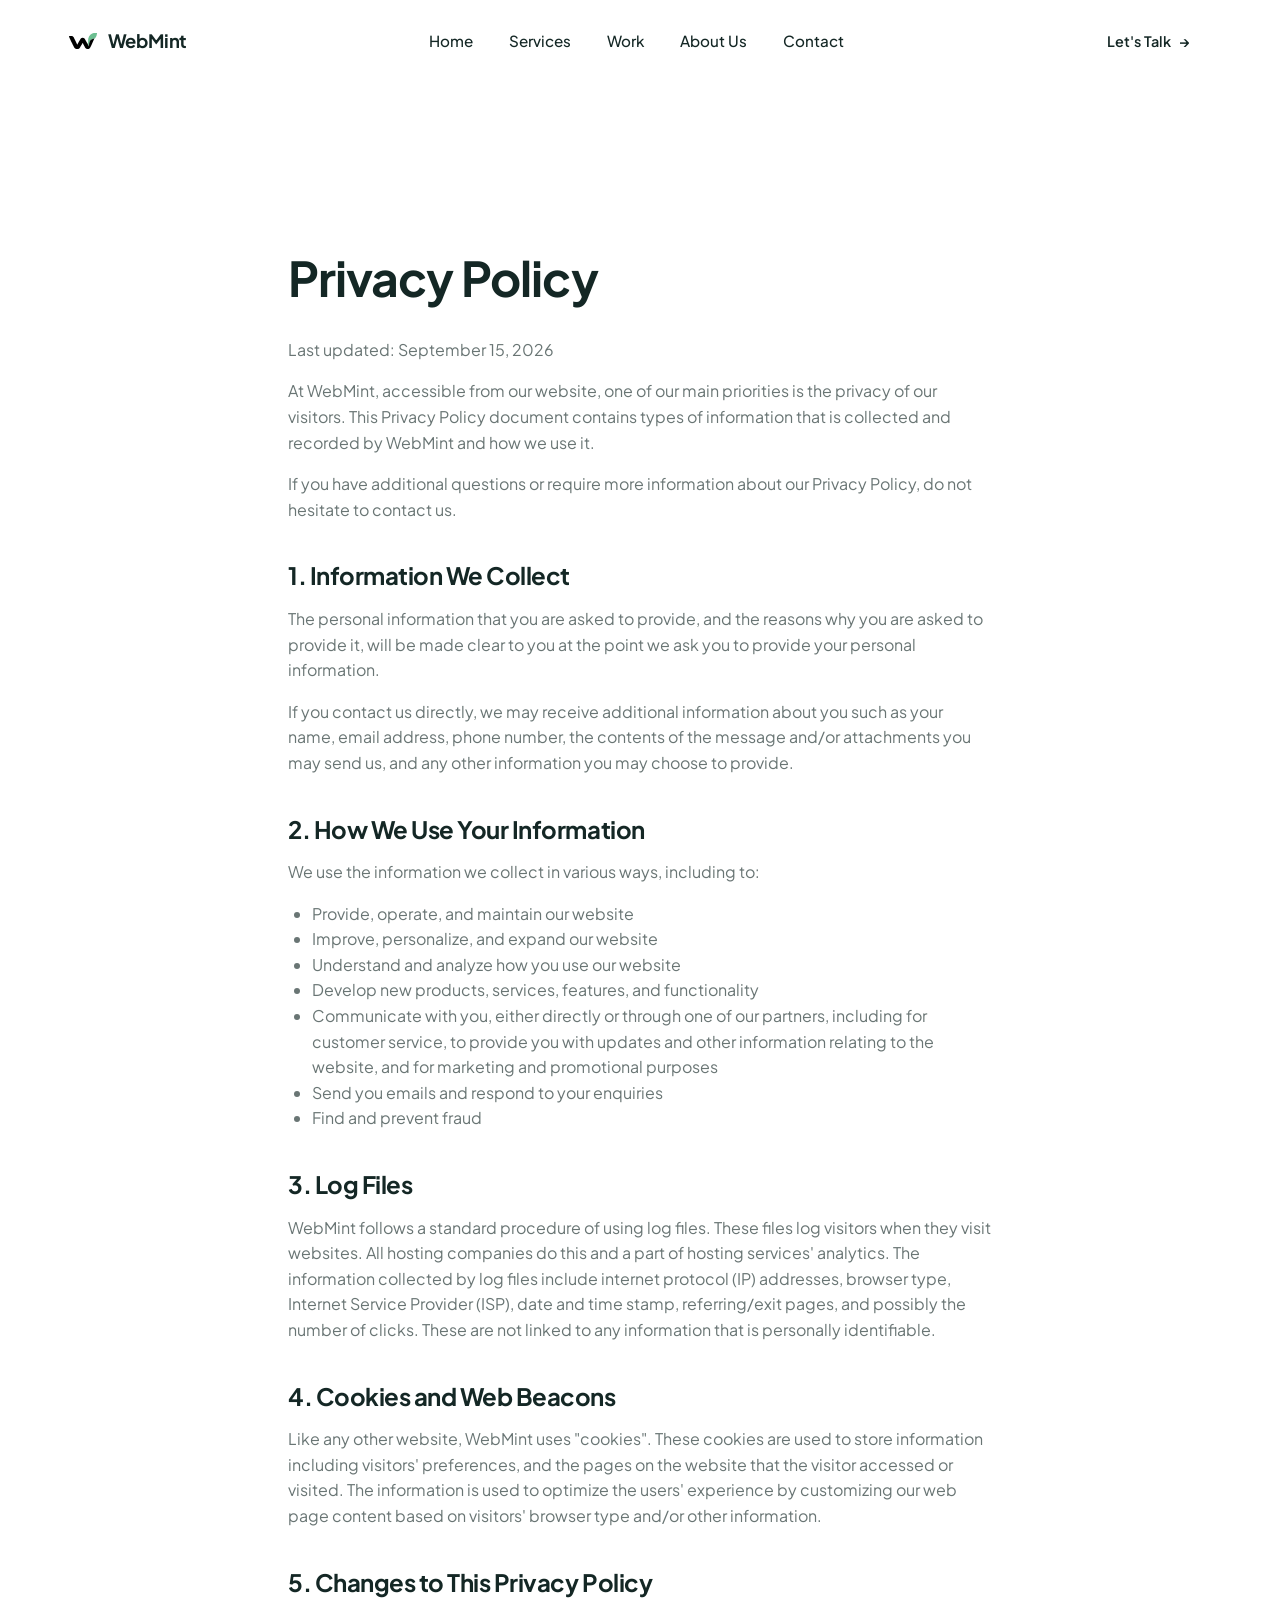
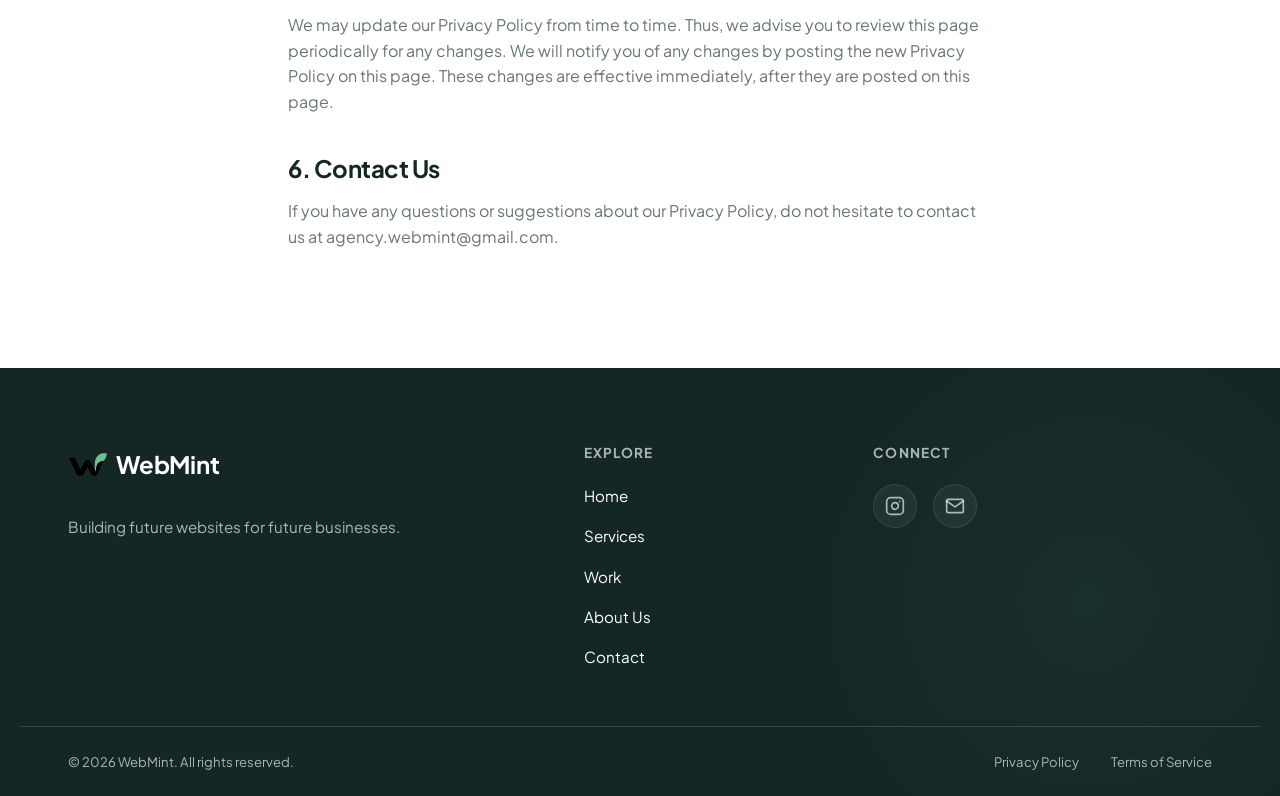
==== commit 9fd0796f: "done" ====
--- a/privacy-policy.html
+++ b/privacy-policy.html
@@ -117,7 +117,7 @@
           </span>
           <span class="nav__wordmark nav__wordmark--footer" style="font-size: 1.5rem;">WebMint</span>
         </a>
-        <p class="footer__tagline" style="margin-top: 1.5rem;">Building better websites for better businesses.</p>
+        <p class="footer__tagline" style="margin-top: 1.5rem;">Building future websites for future businesses.</p>
       </div>
 
       <div class="footer__links-group">
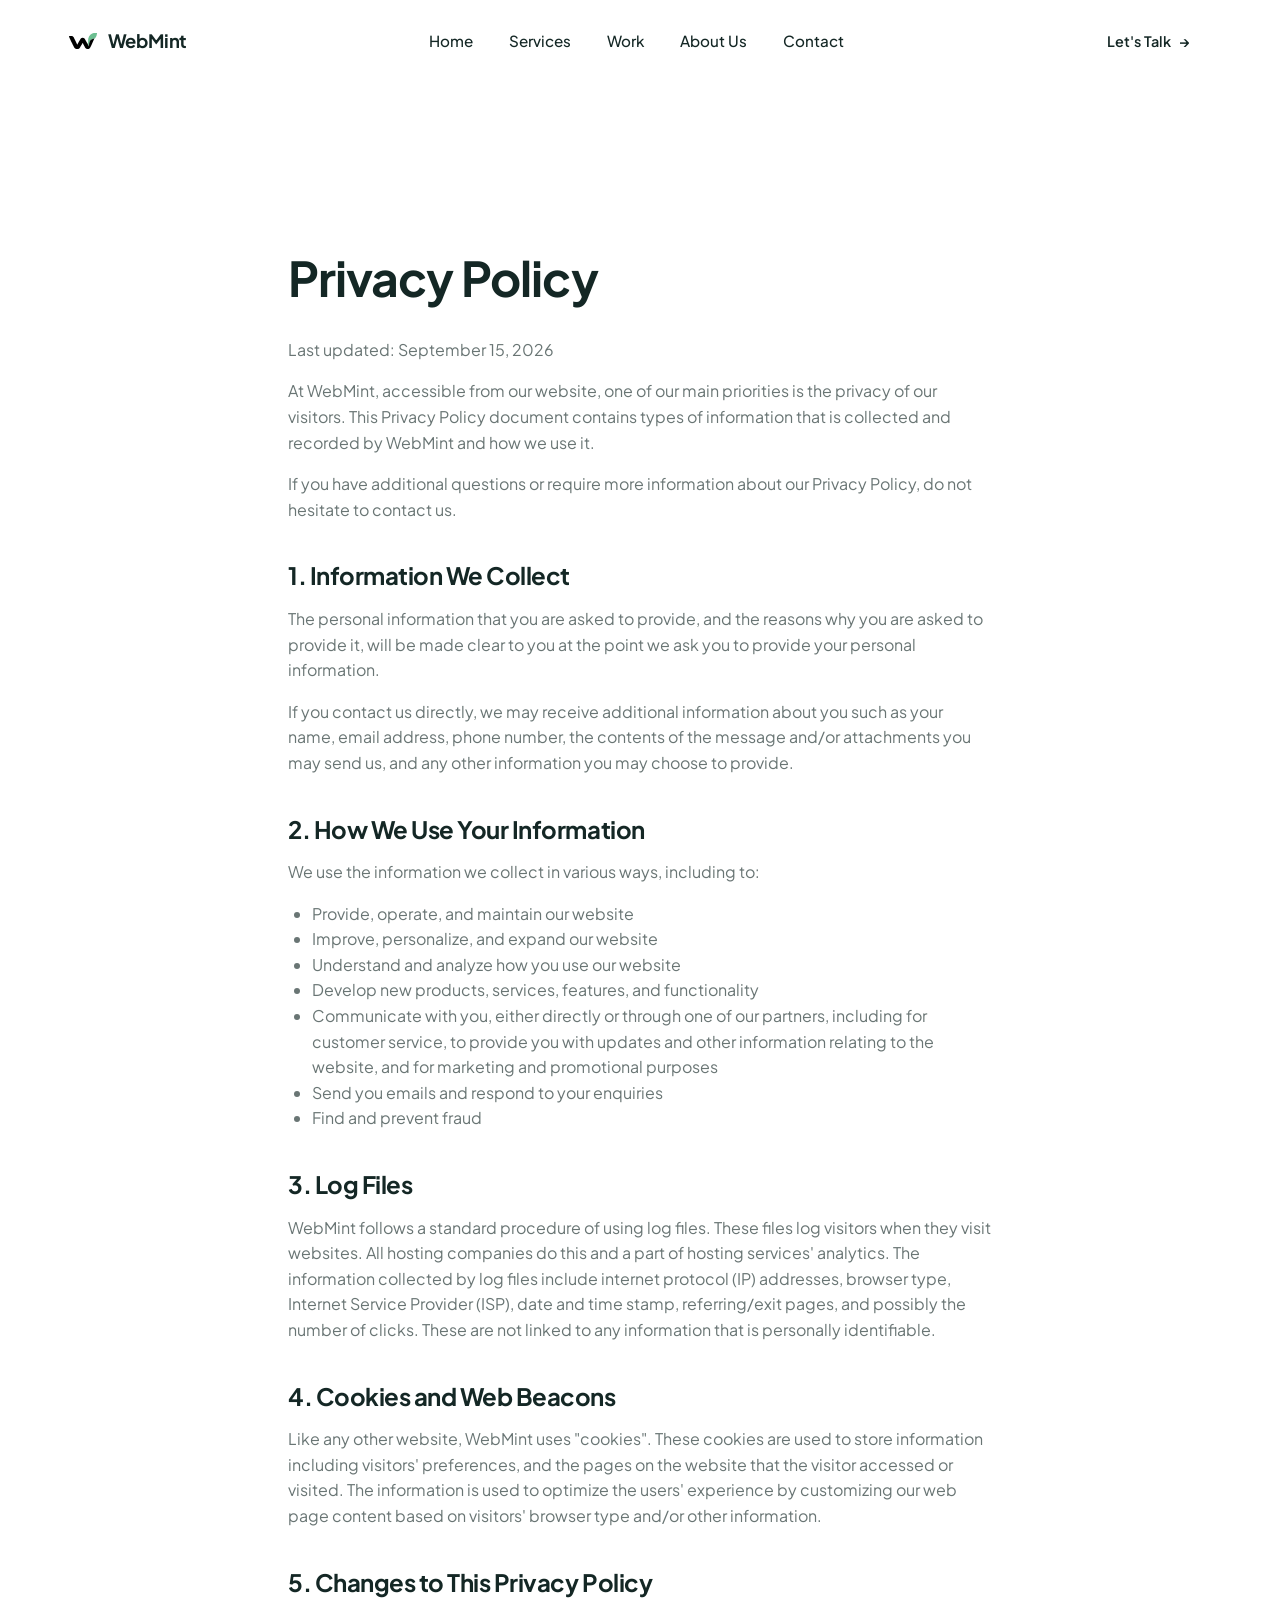
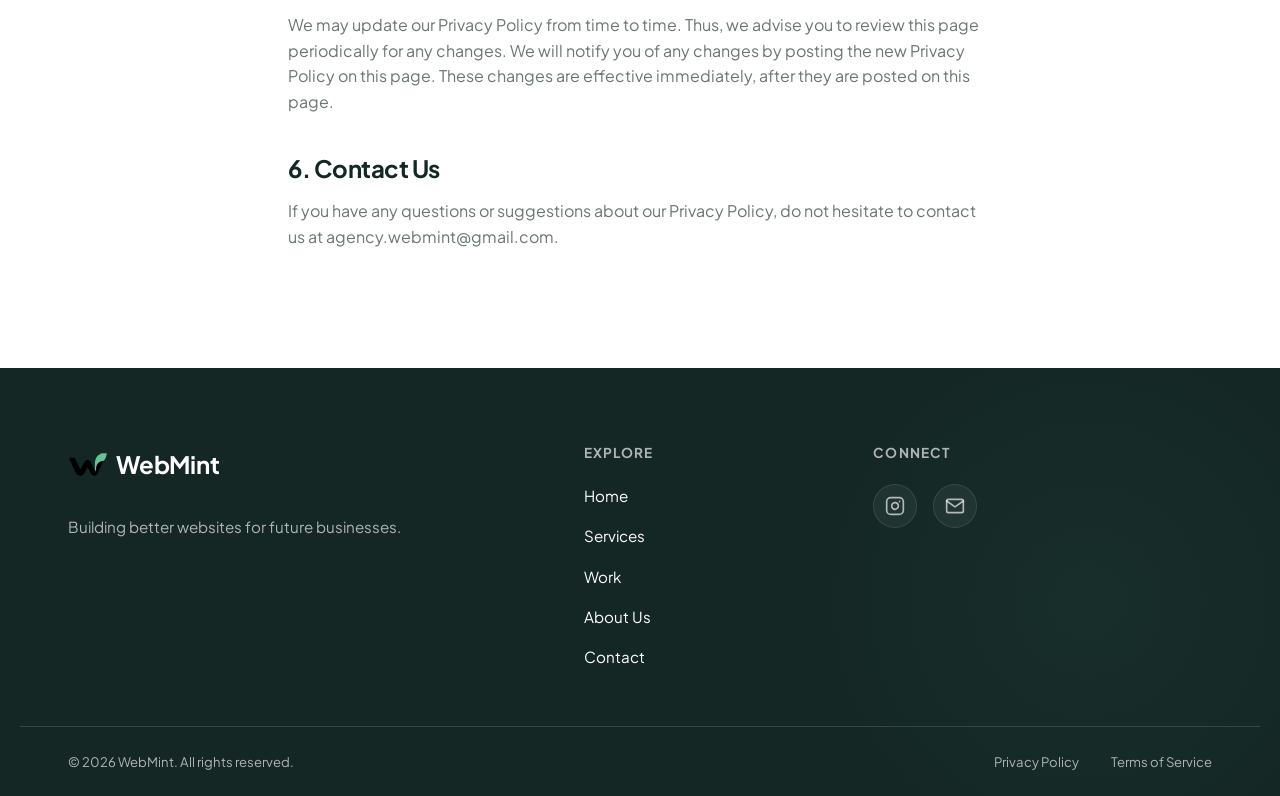
==== commit a879f63c: "done" ====
--- a/privacy-policy.html
+++ b/privacy-policy.html
@@ -117,7 +117,7 @@
           </span>
           <span class="nav__wordmark nav__wordmark--footer" style="font-size: 1.5rem;">WebMint</span>
         </a>
-        <p class="footer__tagline" style="margin-top: 1.5rem;">Building future websites for future businesses.</p>
+        <p class="footer__tagline" style="margin-top: 1.5rem;">Building better websites for future businesses.</p>
       </div>
 
       <div class="footer__links-group">
